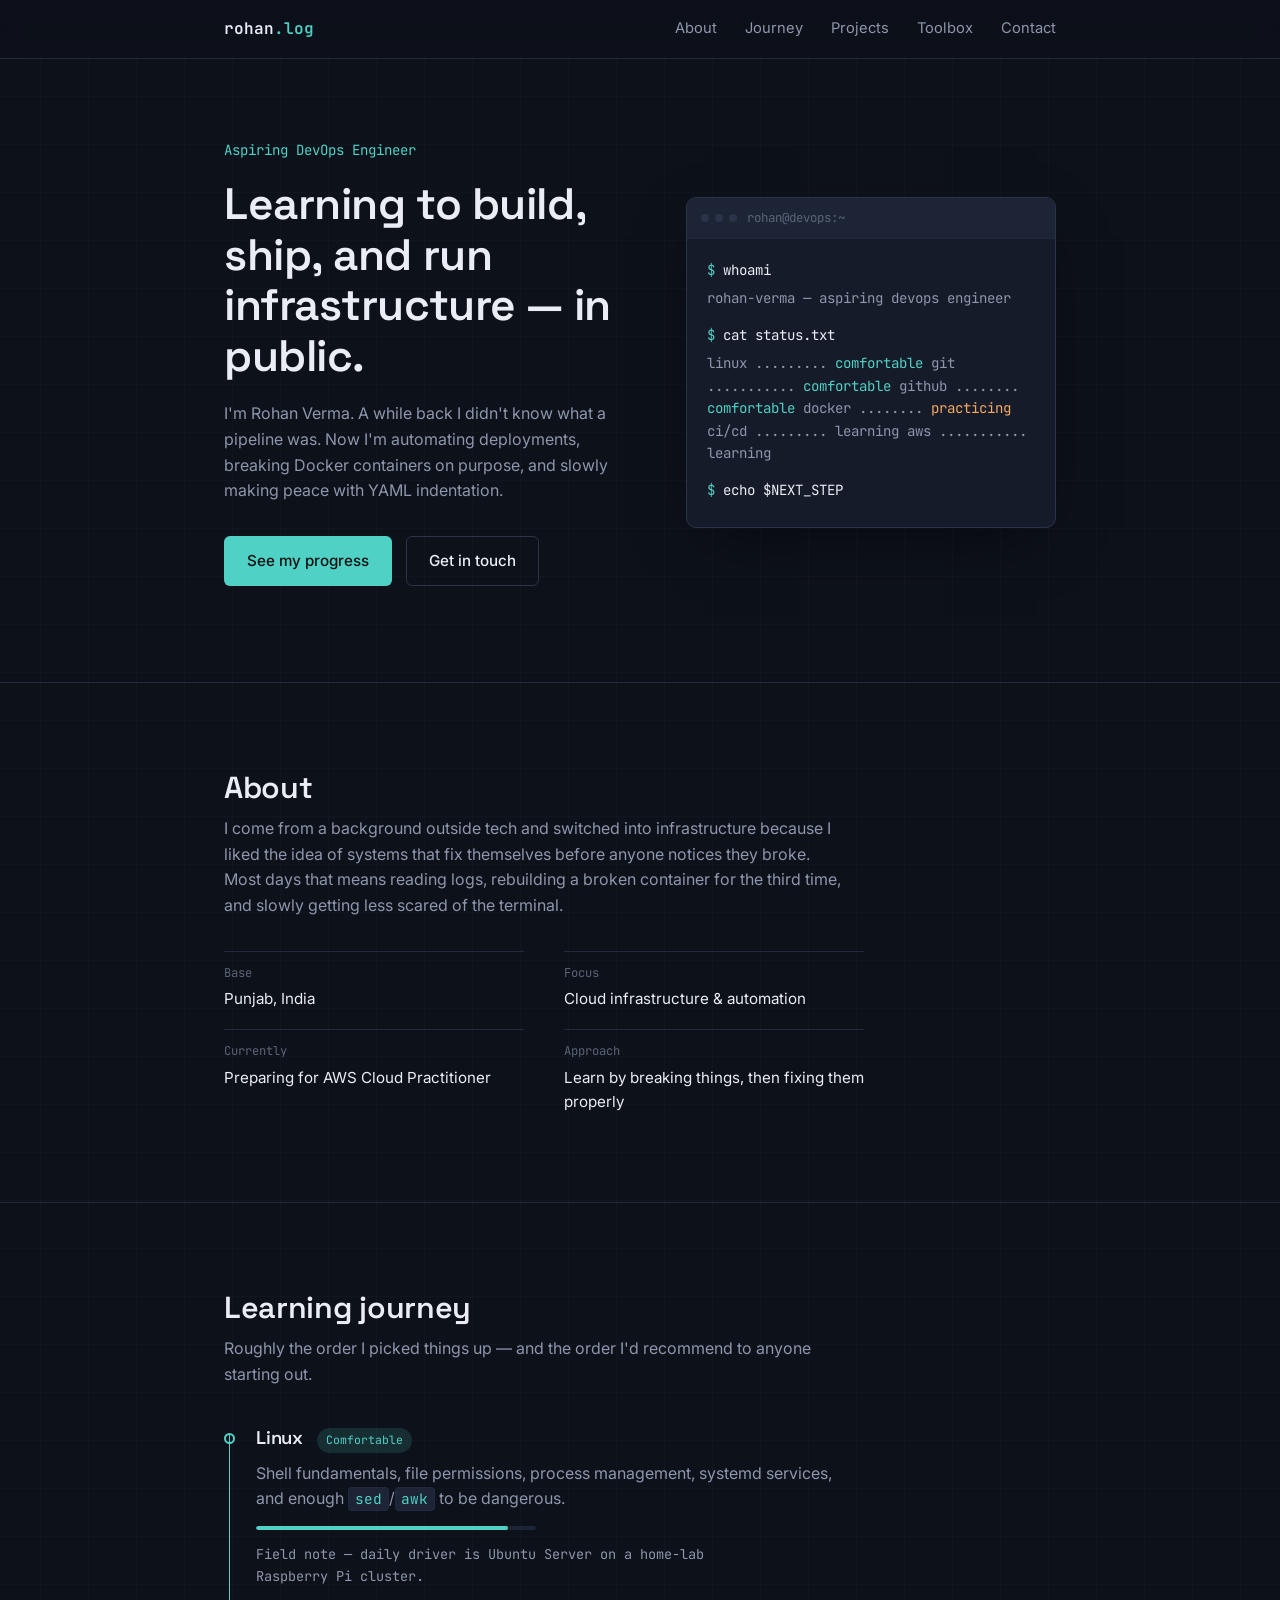
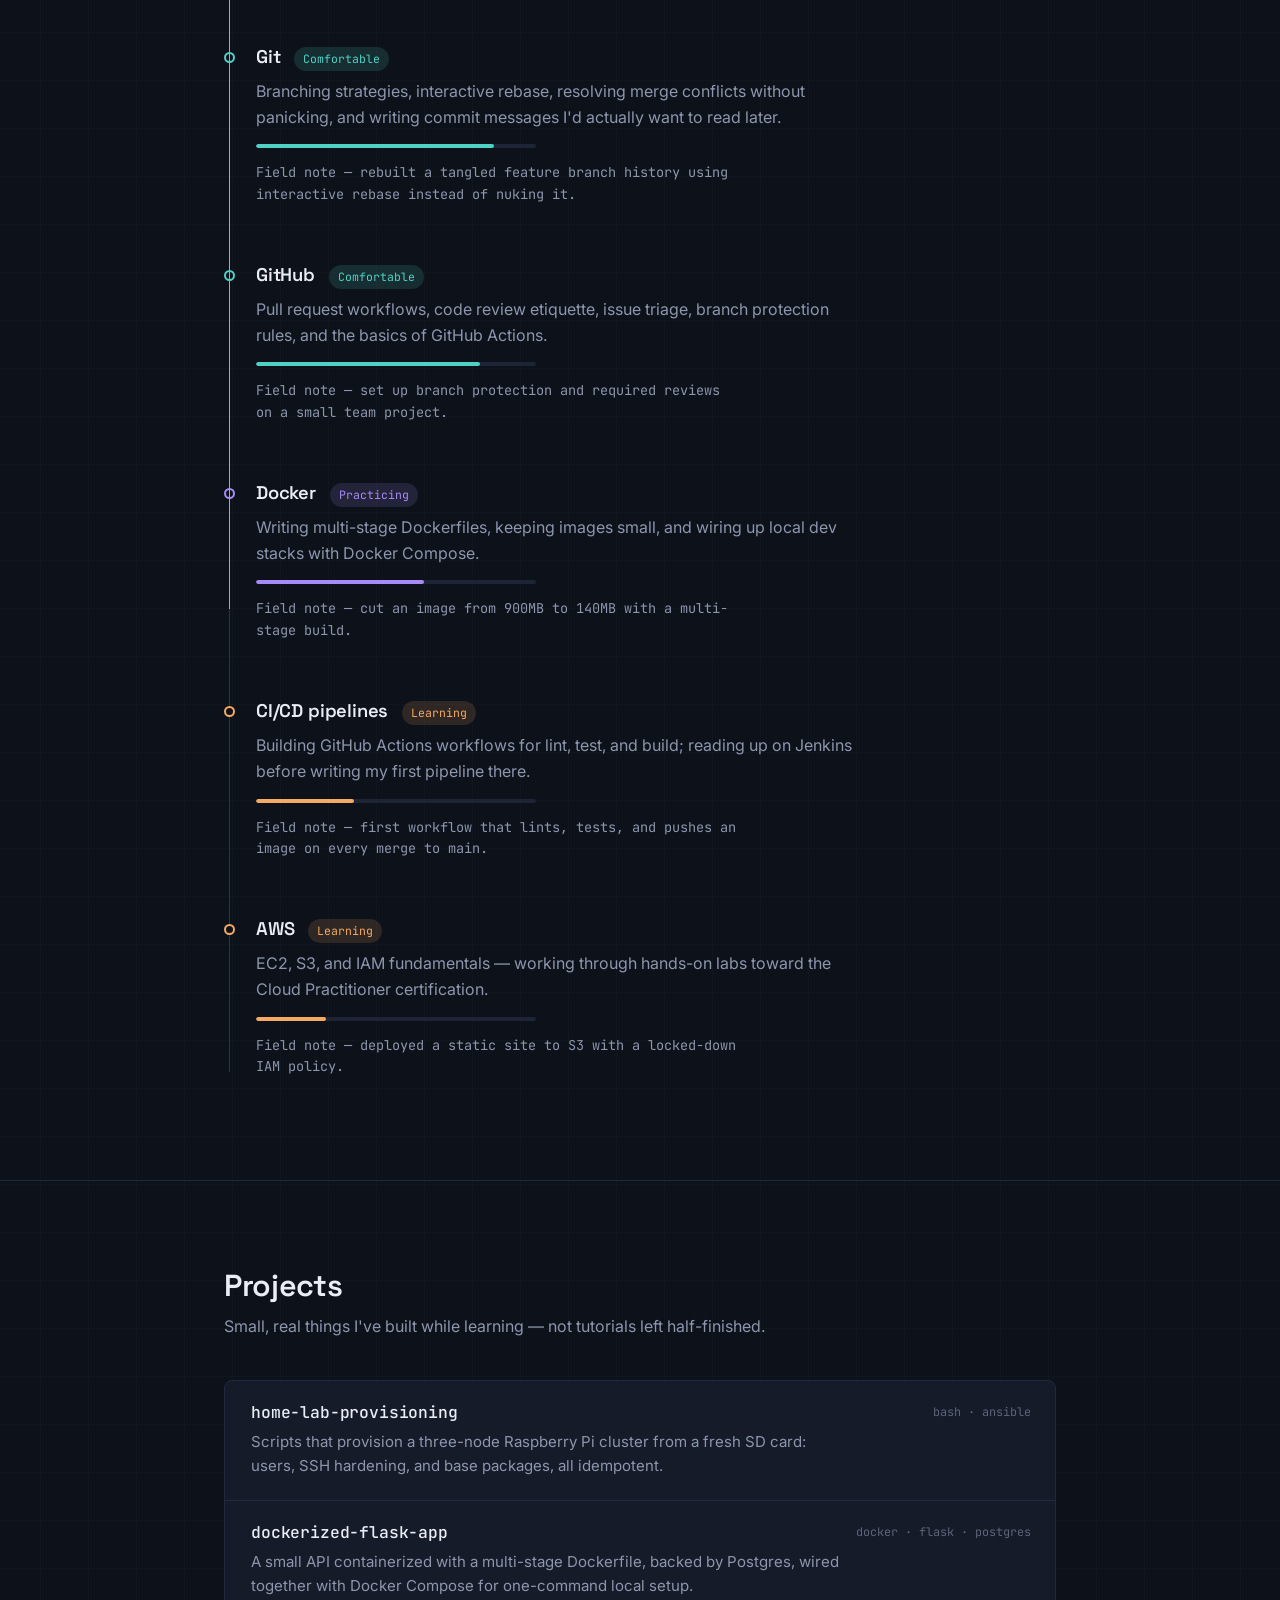
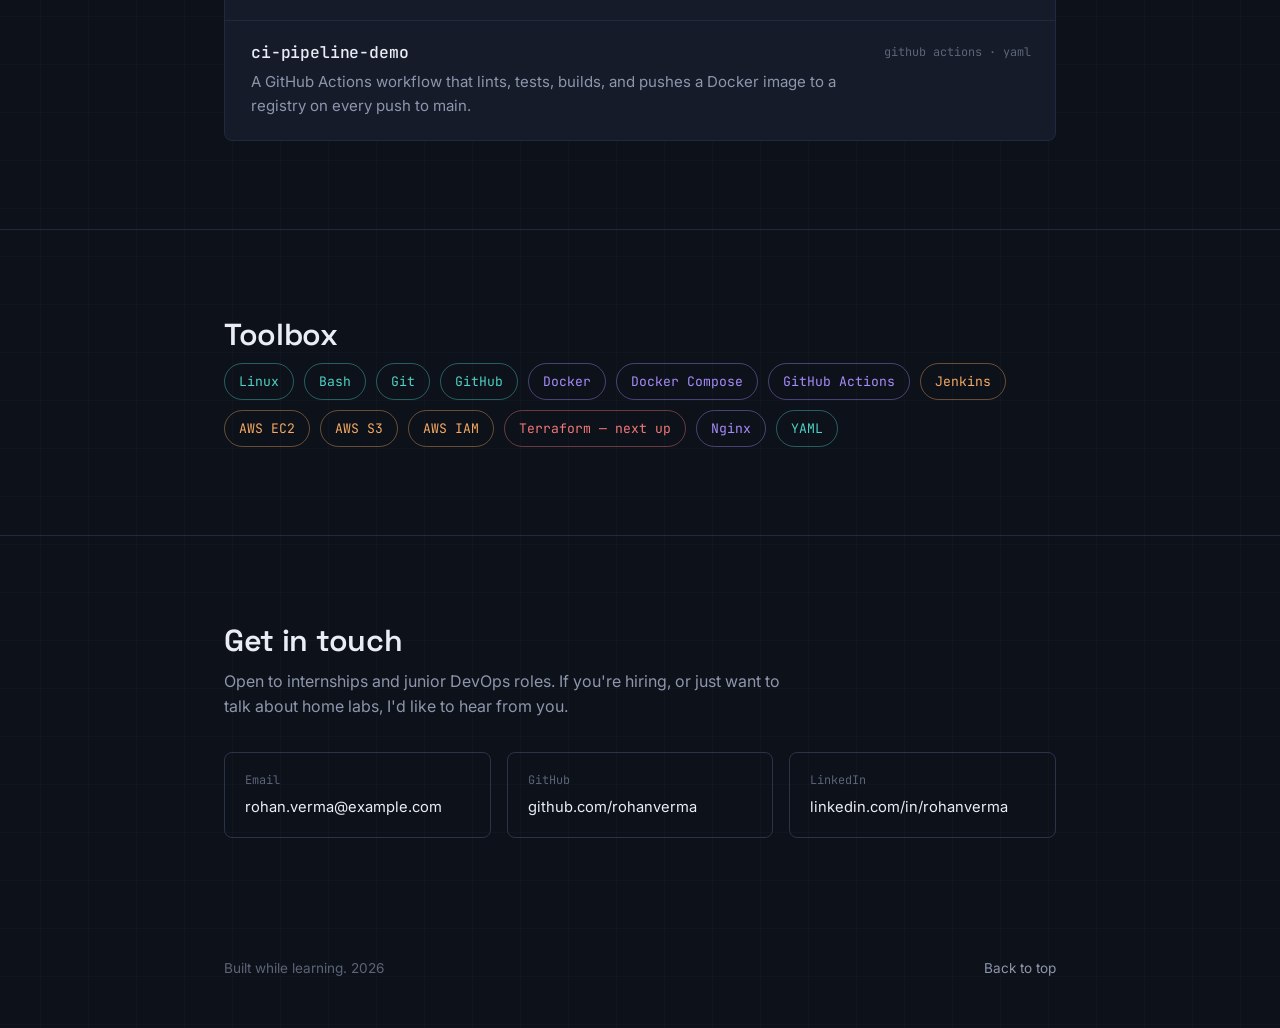
==== index.html @ a232ee0c "version 1" ====
<!DOCTYPE html>
<html lang="en">
<head>
<meta charset="UTF-8">
<meta name="viewport" content="width=device-width, initial-scale=1.0">
<title>Rohan Verma — Aspiring DevOps Engineer</title>
<link rel="stylesheet" href="style.css">
<link rel="preconnect" href="https://fonts.googleapis.com">
<link rel="preconnect" href="https://fonts.gstatic.com" crossorigin>
<link href="https://fonts.googleapis.com/css2?family=Space+Grotesk:wght@500;600;700&family=Inter:wght@400;500;600&family=JetBrains+Mono:wght@400;500;600&display=swap" rel="stylesheet">
</head>
<body>

<header class="nav" id="top">
  <div class="nav-inner">
    <a class="nav-logo" href="#top">rohan<span class="accent">.log</span></a>
    <button class="nav-toggle" id="navToggle" aria-label="Toggle menu" aria-expanded="false">
      <span></span><span></span><span></span>
    </button>
    <nav class="nav-links" id="navLinks">
      <a href="#about">About</a>
      <a href="#journey">Journey</a>
      <a href="#projects">Projects</a>
      <a href="#toolbox">Toolbox</a>
      <a href="#contact">Contact</a>
    </nav>
  </div>
</header>

<main>

  <section class="hero">
    <div class="section-inner hero-inner">
      <div class="hero-text">
        <p class="hero-kicker">Aspiring DevOps Engineer</p>
        <h1>Learning to build, ship, and run infrastructure — in public.</h1>
        <p class="hero-sub">I'm Rohan Verma. A while back I didn't know what a pipeline was. Now I'm automating deployments, breaking Docker containers on purpose, and slowly making peace with YAML indentation.</p>
        <div class="hero-actions">
          <a href="#journey" class="btn btn-primary">See my progress</a>
          <a href="#contact" class="btn btn-ghost">Get in touch</a>
        </div>
      </div>

      <div class="terminal" aria-hidden="true">
        <div class="terminal-bar">
          <span class="terminal-dots"><span></span><span></span><span></span></span>
          <span class="terminal-title">rohan@devops:~</span>
        </div>
        <div class="terminal-body" id="terminalBody"></div>
      </div>
    </div>
  </section>

  <section id="about" class="about">
    <div class="section-inner">
      <h2>About</h2>
      <p>I come from a background outside tech and switched into infrastructure because I liked the idea of systems that fix themselves before anyone notices they broke. Most days that means reading logs, rebuilding a broken container for the third time, and slowly getting less scared of the terminal.</p>
      <ul class="facts">
        <li><span>Base</span>Punjab, India</li>
        <li><span>Focus</span>Cloud infrastructure &amp; automation</li>
        <li><span>Currently</span>Preparing for AWS Cloud Practitioner</li>
        <li><span>Approach</span>Learn by breaking things, then fixing them properly</li>
      </ul>
    </div>
  </section>

  <section id="journey" class="journey">
    <div class="section-inner">
      <h2>Learning journey</h2>
      <p class="section-lead">Roughly the order I picked things up — and the order I'd recommend to anyone starting out.</p>

      <ol class="timeline" id="timeline">

        <li class="timeline-item" data-status="comfortable">
          <span class="timeline-marker"></span>
          <div class="timeline-content">
            <div class="timeline-head">
              <h3>Linux</h3>
              <span class="status status-comfortable">Comfortable</span>
            </div>
            <p>Shell fundamentals, file permissions, process management, systemd services, and enough <code>sed</code>/<code>awk</code> to be dangerous.</p>
            <div class="progress"><div class="progress-fill" style="--value:90%"></div></div>
            <p class="field-note">Field note — daily driver is Ubuntu Server on a home-lab Raspberry Pi cluster.</p>
          </div>
        </li>

        <li class="timeline-item" data-status="comfortable">
          <span class="timeline-marker"></span>
          <div class="timeline-content">
            <div class="timeline-head">
              <h3>Git</h3>
              <span class="status status-comfortable">Comfortable</span>
            </div>
            <p>Branching strategies, interactive rebase, resolving merge conflicts without panicking, and writing commit messages I'd actually want to read later.</p>
            <div class="progress"><div class="progress-fill" style="--value:85%"></div></div>
            <p class="field-note">Field note — rebuilt a tangled feature branch history using interactive rebase instead of nuking it.</p>
          </div>
        </li>

        <li class="timeline-item" data-status="comfortable">
          <span class="timeline-marker"></span>
          <div class="timeline-content">
            <div class="timeline-head">
              <h3>GitHub</h3>
              <span class="status status-comfortable">Comfortable</span>
            </div>
            <p>Pull request workflows, code review etiquette, issue triage, branch protection rules, and the basics of GitHub Actions.</p>
            <div class="progress"><div class="progress-fill" style="--value:80%"></div></div>
            <p class="field-note">Field note — set up branch protection and required reviews on a small team project.</p>
          </div>
        </li>

        <li class="timeline-item" data-status="practicing">
          <span class="timeline-marker"></span>
          <div class="timeline-content">
            <div class="timeline-head">
              <h3>Docker</h3>
              <span class="status status-practicing">Practicing</span>
            </div>
            <p>Writing multi-stage Dockerfiles, keeping images small, and wiring up local dev stacks with Docker Compose.</p>
            <div class="progress"><div class="progress-fill" style="--value:60%"></div></div>
            <p class="field-note">Field note — cut an image from 900MB to 140MB with a multi-stage build.</p>
          </div>
        </li>

        <li class="timeline-item" data-status="learning">
          <span class="timeline-marker"></span>
          <div class="timeline-content">
            <div class="timeline-head">
              <h3>CI/CD pipelines</h3>
              <span class="status status-learning">Learning</span>
            </div>
            <p>Building GitHub Actions workflows for lint, test, and build; reading up on Jenkins before writing my first pipeline there.</p>
            <div class="progress"><div class="progress-fill" style="--value:35%"></div></div>
            <p class="field-note">Field note — first workflow that lints, tests, and pushes an image on every merge to main.</p>
          </div>
        </li>

        <li class="timeline-item" data-status="learning">
          <span class="timeline-marker"></span>
          <div class="timeline-content">
            <div class="timeline-head">
              <h3>AWS</h3>
              <span class="status status-learning">Learning</span>
            </div>
            <p>EC2, S3, and IAM fundamentals — working through hands-on labs toward the Cloud Practitioner certification.</p>
            <div class="progress"><div class="progress-fill" style="--value:25%"></div></div>
            <p class="field-note">Field note — deployed a static site to S3 with a locked-down IAM policy.</p>
          </div>
        </li>

      </ol>
    </div>
  </section>

  <section id="projects" class="projects">
    <div class="section-inner">
      <h2>Projects</h2>
      <p class="section-lead">Small, real things I've built while learning — not tutorials left half-finished.</p>

      <div class="repo-list">
        <article class="repo">
          <div class="repo-head">
            <h3>home-lab-provisioning</h3>
            <span class="repo-tag">bash · ansible</span>
          </div>
          <p>Scripts that provision a three-node Raspberry Pi cluster from a fresh SD card: users, SSH hardening, and base packages, all idempotent.</p>
        </article>

        <article class="repo">
          <div class="repo-head">
            <h3>dockerized-flask-app</h3>
            <span class="repo-tag">docker · flask · postgres</span>
          </div>
          <p>A small API containerized with a multi-stage Dockerfile, backed by Postgres, wired together with Docker Compose for one-command local setup.</p>
        </article>

        <article class="repo">
          <div class="repo-head">
            <h3>ci-pipeline-demo</h3>
            <span class="repo-tag">github actions · yaml</span>
          </div>
          <p>A GitHub Actions workflow that lints, tests, builds, and pushes a Docker image to a registry on every push to main.</p>
        </article>
      </div>
    </div>
  </section>

  <section id="toolbox" class="toolbox">
    <div class="section-inner">
      <h2>Toolbox</h2>
      <div class="chips">
        <span class="chip chip-comfortable">Linux</span>
        <span class="chip chip-comfortable">Bash</span>
        <span class="chip chip-comfortable">Git</span>
        <span class="chip chip-comfortable">GitHub</span>
        <span class="chip chip-practicing">Docker</span>
        <span class="chip chip-practicing">Docker Compose</span>
        <span class="chip chip-practicing">GitHub Actions</span>
        <span class="chip chip-learning">Jenkins</span>
        <span class="chip chip-learning">AWS EC2</span>
        <span class="chip chip-learning">AWS S3</span>
        <span class="chip chip-learning">AWS IAM</span>
        <span class="chip chip-next">Terraform — next up</span>
        <span class="chip chip-practicing">Nginx</span>
        <span class="chip chip-comfortable">YAML</span>
      </div>
    </div>
  </section>

  <section id="contact" class="contact">
    <div class="section-inner">
      <h2>Get in touch</h2>
      <p>Open to internships and junior DevOps roles. If you're hiring, or just want to talk about home labs, I'd like to hear from you.</p>
      <div class="contact-grid">
        <a class="contact-link" href="mailto:rohan.verma@example.com">
          <span class="contact-label">Email</span>
          <span class="contact-value">rohan.verma@example.com</span>
        </a>
        <a class="contact-link" href="https://github.com/rohanverma" target="_blank" rel="noopener">
          <span class="contact-label">GitHub</span>
          <span class="contact-value">github.com/rohanverma</span>
        </a>
        <a class="contact-link" href="https://linkedin.com/in/rohanverma" target="_blank" rel="noopener">
          <span class="contact-label">LinkedIn</span>
          <span class="contact-value">linkedin.com/in/rohanverma</span>
        </a>
      </div>
    </div>
  </section>

</main>

<footer class="footer">
  <div class="section-inner footer-inner">
    <p>Built while learning. <span id="year"></span></p>
    <a href="#top" class="back-to-top">Back to top</a>
  </div>
</footer>

<script src="script.js"></script>
</body>
</html>
---- style.css ----
/* =========================================================
   Tokens
   ========================================================= */
:root {
  /* base palette */
  --bg: #0D111A;
  --surface: #151B29;
  --surface-2: #1C2436;
  --border: #2A3348;
  --border-soft: #202940;

  /* text */
  --text: #EAEDF5;
  --text-muted: #8D96AC;
  --text-faint: #5B6478;

  /* accents — status colors reused across timeline, chips, progress */
  --teal: #4FD1C5;      /* comfortable */
  --teal-dim: rgba(79, 209, 197, 0.14);
  --violet: #A78BFA;    /* practicing */
  --violet-dim: rgba(167, 139, 250, 0.14);
  --amber: #F5A962;     /* learning */
  --amber-dim: rgba(245, 169, 98, 0.14);
  --rose: #F27878;      /* next up / not started */
  --rose-dim: rgba(242, 120, 120, 0.14);

  /* type */
  --font-display: "Space Grotesk", "Segoe UI", sans-serif;
  --font-body: "Inter", "Segoe UI", sans-serif;
  --font-mono: "JetBrains Mono", "Consolas", monospace;

  --content-width: 880px;
}

/* =========================================================
   Reset & base
   ========================================================= */
* { box-sizing: border-box; margin: 0; padding: 0; }

html {
  scroll-behavior: smooth;
}

body {
  background: var(--bg);
  color: var(--text);
  font-family: var(--font-body);
  font-size: 16px;
  line-height: 1.6;
  -webkit-font-smoothing: antialiased;
}

/* subtle grid texture on the base background */
body {
  background-image:
    linear-gradient(rgba(255,255,255,0.015) 1px, transparent 1px),
    linear-gradient(90deg, rgba(255,255,255,0.015) 1px, transparent 1px);
  background-size: 48px 48px;
  background-position: center top;
}

a { color: inherit; text-decoration: none; }

ul, ol { list-style: none; }

h1, h2, h3 {
  font-family: var(--font-display);
  font-weight: 600;
  letter-spacing: -0.01em;
  line-height: 1.15;
}

code {
  font-family: var(--font-mono);
  background: var(--surface-2);
  border: 1px solid var(--border-soft);
  border-radius: 4px;
  padding: 0.1em 0.4em;
  font-size: 0.9em;
  color: var(--teal);
}

:focus-visible {
  outline: 2px solid var(--teal);
  outline-offset: 3px;
}

.section-inner {
  max-width: var(--content-width);
  margin: 0 auto;
  padding: 0 24px;
}

section h2 {
  font-size: clamp(1.5rem, 2.4vw, 1.9rem);
  margin-bottom: 10px;
}

.section-lead {
  color: var(--text-muted);
  max-width: 60ch;
  margin-bottom: 40px;
}

main > section {
  padding: 88px 0;
  border-bottom: 1px solid var(--border-soft);
}

main > section:last-child { border-bottom: none; }

/* =========================================================
   Nav
   ========================================================= */
.nav {
  position: sticky;
  top: 0;
  z-index: 50;
  background: rgba(13, 17, 26, 0.82);
  backdrop-filter: blur(10px);
  border-bottom: 1px solid var(--border-soft);
}

.nav-inner {
  max-width: var(--content-width);
  margin: 0 auto;
  padding: 16px 24px;
  display: flex;
  align-items: center;
  justify-content: space-between;
}

.nav-logo {
  font-family: var(--font-mono);
  font-weight: 600;
  font-size: 1rem;
  color: var(--text);
}

.nav-logo .accent { color: var(--teal); }

.nav-links {
  display: flex;
  gap: 28px;
}

.nav-links a {
  font-size: 0.92rem;
  color: var(--text-muted);
  transition: color 0.15s ease;
  position: relative;
}

.nav-links a:hover { color: var(--text); }

.nav-toggle {
  display: none;
  flex-direction: column;
  justify-content: center;
  gap: 5px;
  width: 32px;
  height: 32px;
  background: none;
  border: none;
  cursor: pointer;
}

.nav-toggle span {
  display: block;
  height: 2px;
  width: 100%;
  background: var(--text);
  border-radius: 2px;
}

/* =========================================================
   Hero
   ========================================================= */
.hero {
  padding-top: 80px;
  padding-bottom: 96px;
}

.hero-inner {
  display: grid;
  grid-template-columns: 1.1fr 1fr;
  gap: 56px;
  align-items: center;
}

.hero-kicker {
  font-family: var(--font-mono);
  color: var(--teal);
  font-size: 0.88rem;
  margin-bottom: 18px;
}

.hero-text h1 {
  font-size: clamp(2rem, 4vw, 2.75rem);
  margin-bottom: 20px;
}

.hero-sub {
  color: var(--text-muted);
  max-width: 46ch;
  margin-bottom: 32px;
}

.hero-actions {
  display: flex;
  gap: 14px;
  flex-wrap: wrap;
}

.btn {
  display: inline-flex;
  align-items: center;
  padding: 12px 22px;
  border-radius: 6px;
  font-size: 0.95rem;
  font-weight: 500;
  transition: all 0.15s ease;
  border: 1px solid transparent;
}

.btn-primary {
  background: var(--teal);
  color: #0A1210;
}

.btn-primary:hover {
  background: #6BDFD4;
}

.btn-ghost {
  border-color: var(--border);
  color: var(--text);
}

.btn-ghost:hover {
  border-color: var(--teal);
  color: var(--teal);
}

/* Terminal */
.terminal {
  background: var(--surface);
  border: 1px solid var(--border);
  border-radius: 10px;
  overflow: hidden;
  box-shadow: 0 20px 60px -20px rgba(0,0,0,0.6);
}

.terminal-bar {
  display: flex;
  align-items: center;
  gap: 10px;
  padding: 10px 14px;
  background: var(--surface-2);
  border-bottom: 1px solid var(--border-soft);
}

.terminal-dots {
  display: flex;
  gap: 6px;
}

.terminal-dots span {
  width: 8px;
  height: 8px;
  border-radius: 50%;
  background: var(--border);
}

.terminal-title {
  font-family: var(--font-mono);
  font-size: 0.78rem;
  color: var(--text-faint);
}

.terminal-body {
  padding: 20px;
  font-family: var(--font-mono);
  font-size: 0.88rem;
  min-height: 220px;
  color: var(--text);
}

.terminal-body .line {
  margin-bottom: 6px;
  white-space: pre-wrap;
  word-break: break-word;
}

.terminal-body .prompt { color: var(--teal); }
.terminal-body .out { color: var(--text-muted); display: block; margin: 2px 0 14px; }
.terminal-body .out .ok { color: var(--teal); }
.terminal-body .out .warn { color: var(--amber); }

.cursor {
  display: inline-block;
  color: var(--teal);
  animation: blink 1s step-end infinite;
}

@keyframes blink {
  0%, 100% { opacity: 1; }
  50% { opacity: 0; }
}

/* =========================================================
   About
   ========================================================= */
.about p {
  max-width: 62ch;
  color: var(--text-muted);
  margin-bottom: 32px;
}

.facts {
  display: grid;
  grid-template-columns: repeat(2, 1fr);
  gap: 18px 40px;
  max-width: 640px;
}

.facts li {
  font-size: 0.95rem;
  border-top: 1px solid var(--border-soft);
  padding-top: 12px;
}

.facts li span {
  display: block;
  font-family: var(--font-mono);
  font-size: 0.76rem;
  color: var(--text-faint);
  margin-bottom: 4px;
}

/* =========================================================
   Timeline
   ========================================================= */
.timeline {
  position: relative;
  padding-left: 32px;
}

.timeline::before {
  content: "";
  position: absolute;
  left: 5px;
  top: 6px;
  bottom: 6px;
  width: 1px;
  background: var(--border);
}

.timeline::after {
  content: "";
  position: absolute;
  left: 5px;
  top: 6px;
  width: 1px;
  height: 0;
  background: var(--teal);
  transition: height 1.1s cubic-bezier(0.65, 0, 0.35, 1);
}

.timeline.in-view::after {
  height: var(--fill, 0%);
}

.timeline-item {
  position: relative;
  padding-bottom: 44px;
}

.timeline-item:last-child { padding-bottom: 0; }

.timeline-marker {
  position: absolute;
  left: -32px;
  top: 6px;
  width: 11px;
  height: 11px;
  border-radius: 50%;
  background: var(--bg);
  border: 2px solid var(--border);
}

.timeline-item[data-status="comfortable"] .timeline-marker { border-color: var(--teal); }
.timeline-item[data-status="practicing"] .timeline-marker { border-color: var(--violet); }
.timeline-item[data-status="learning"] .timeline-marker { border-color: var(--amber); }

.timeline-head {
  display: flex;
  align-items: baseline;
  gap: 14px;
  margin-bottom: 8px;
  flex-wrap: wrap;
}

.timeline-head h3 {
  font-size: 1.15rem;
}

.status {
  font-family: var(--font-mono);
  font-size: 0.72rem;
  padding: 3px 9px;
  border-radius: 100px;
}

.status-comfortable { background: var(--teal-dim); color: var(--teal); }
.status-practicing { background: var(--violet-dim); color: var(--violet); }
.status-learning { background: var(--amber-dim); color: var(--amber); }

.timeline-content p {
  color: var(--text-muted);
  max-width: 60ch;
  margin-bottom: 14px;
}

.progress {
  height: 4px;
  background: var(--surface-2);
  border-radius: 4px;
  overflow: hidden;
  margin-bottom: 14px;
  max-width: 280px;
}

.progress-fill {
  height: 100%;
  width: var(--value);
  border-radius: 4px;
}

.timeline-item[data-status="comfortable"] .progress-fill { background: var(--teal); }
.timeline-item[data-status="practicing"] .progress-fill { background: var(--violet); }
.timeline-item[data-status="learning"] .progress-fill { background: var(--amber); }

.field-note {
  font-size: 0.85rem;
  color: var(--text-faint);
  font-family: var(--font-mono);
  max-width: 62ch;
}

/* =========================================================
   Projects
   ========================================================= */
.repo-list {
  display: flex;
  flex-direction: column;
  gap: 1px;
  background: var(--border-soft);
  border: 1px solid var(--border-soft);
  border-radius: 8px;
  overflow: hidden;
}

.repo {
  background: var(--surface);
  padding: 22px 24px;
  border-left: 2px solid transparent;
  transition: border-color 0.15s ease, background 0.15s ease;
}

.repo:hover {
  border-left-color: var(--teal);
  background: var(--surface-2);
}

.repo-head {
  display: flex;
  align-items: center;
  justify-content: space-between;
  gap: 12px;
  margin-bottom: 8px;
  flex-wrap: wrap;
}

.repo-head h3 {
  font-size: 1.02rem;
  font-family: var(--font-mono);
  font-weight: 500;
}

.repo-tag {
  font-family: var(--font-mono);
  font-size: 0.74rem;
  color: var(--text-faint);
}

.repo p {
  color: var(--text-muted);
  font-size: 0.94rem;
  max-width: 66ch;
}

/* =========================================================
   Toolbox
   ========================================================= */
.chips {
  display: flex;
  flex-wrap: wrap;
  gap: 10px;
}

.chip {
  font-family: var(--font-mono);
  font-size: 0.82rem;
  padding: 7px 14px;
  border-radius: 100px;
  border: 1px solid var(--border);
  color: var(--text-muted);
}

.chip-comfortable { border-color: rgba(79,209,197,0.4); color: var(--teal); }
.chip-practicing { border-color: rgba(167,139,250,0.4); color: var(--violet); }
.chip-learning { border-color: rgba(245,169,98,0.4); color: var(--amber); }
.chip-next { border-color: rgba(242,120,120,0.4); color: var(--rose); }

/* =========================================================
   Contact
   ========================================================= */
.contact p {
  color: var(--text-muted);
  max-width: 56ch;
  margin-bottom: 32px;
}

.contact-grid {
  display: grid;
  grid-template-columns: repeat(3, 1fr);
  gap: 16px;
}

.contact-link {
  border: 1px solid var(--border);
  border-radius: 8px;
  padding: 18px 20px;
  display: flex;
  flex-direction: column;
  gap: 6px;
  transition: border-color 0.15s ease, transform 0.15s ease;
}

.contact-link:hover {
  border-color: var(--teal);
  transform: translateY(-2px);
}

.contact-label {
  font-family: var(--font-mono);
  font-size: 0.74rem;
  color: var(--text-faint);
}

.contact-value {
  font-size: 0.92rem;
  color: var(--text);
  word-break: break-word;
}

/* =========================================================
   Footer
   ========================================================= */
.footer {
  padding: 32px 0 48px;
}

.footer-inner {
  display: flex;
  justify-content: space-between;
  align-items: center;
  color: var(--text-faint);
  font-size: 0.85rem;
}

.back-to-top {
  color: var(--text-muted);
  transition: color 0.15s ease;
}

.back-to-top:hover { color: var(--teal); }

/* =========================================================
   Responsive
   ========================================================= */
@media (max-width: 760px) {
  .hero-inner {
    grid-template-columns: 1fr;
  }

  .nav-toggle { display: flex; }

  .nav-links {
    position: absolute;
    top: 100%;
    left: 0;
    right: 0;
    background: var(--surface);
    border-bottom: 1px solid var(--border-soft);
    flex-direction: column;
    padding: 12px 24px 20px;
    gap: 16px;
    display: none;
  }

  .nav-links.open { display: flex; }

  .facts { grid-template-columns: 1fr; }

  .contact-grid { grid-template-columns: 1fr; }

  main > section { padding: 64px 0; }
}

@media (prefers-reduced-motion: reduce) {
  html { scroll-behavior: auto; }
  .cursor { animation: none; }
  .timeline::after { transition: none; }
  .contact-link:hover { transform: none; }
}
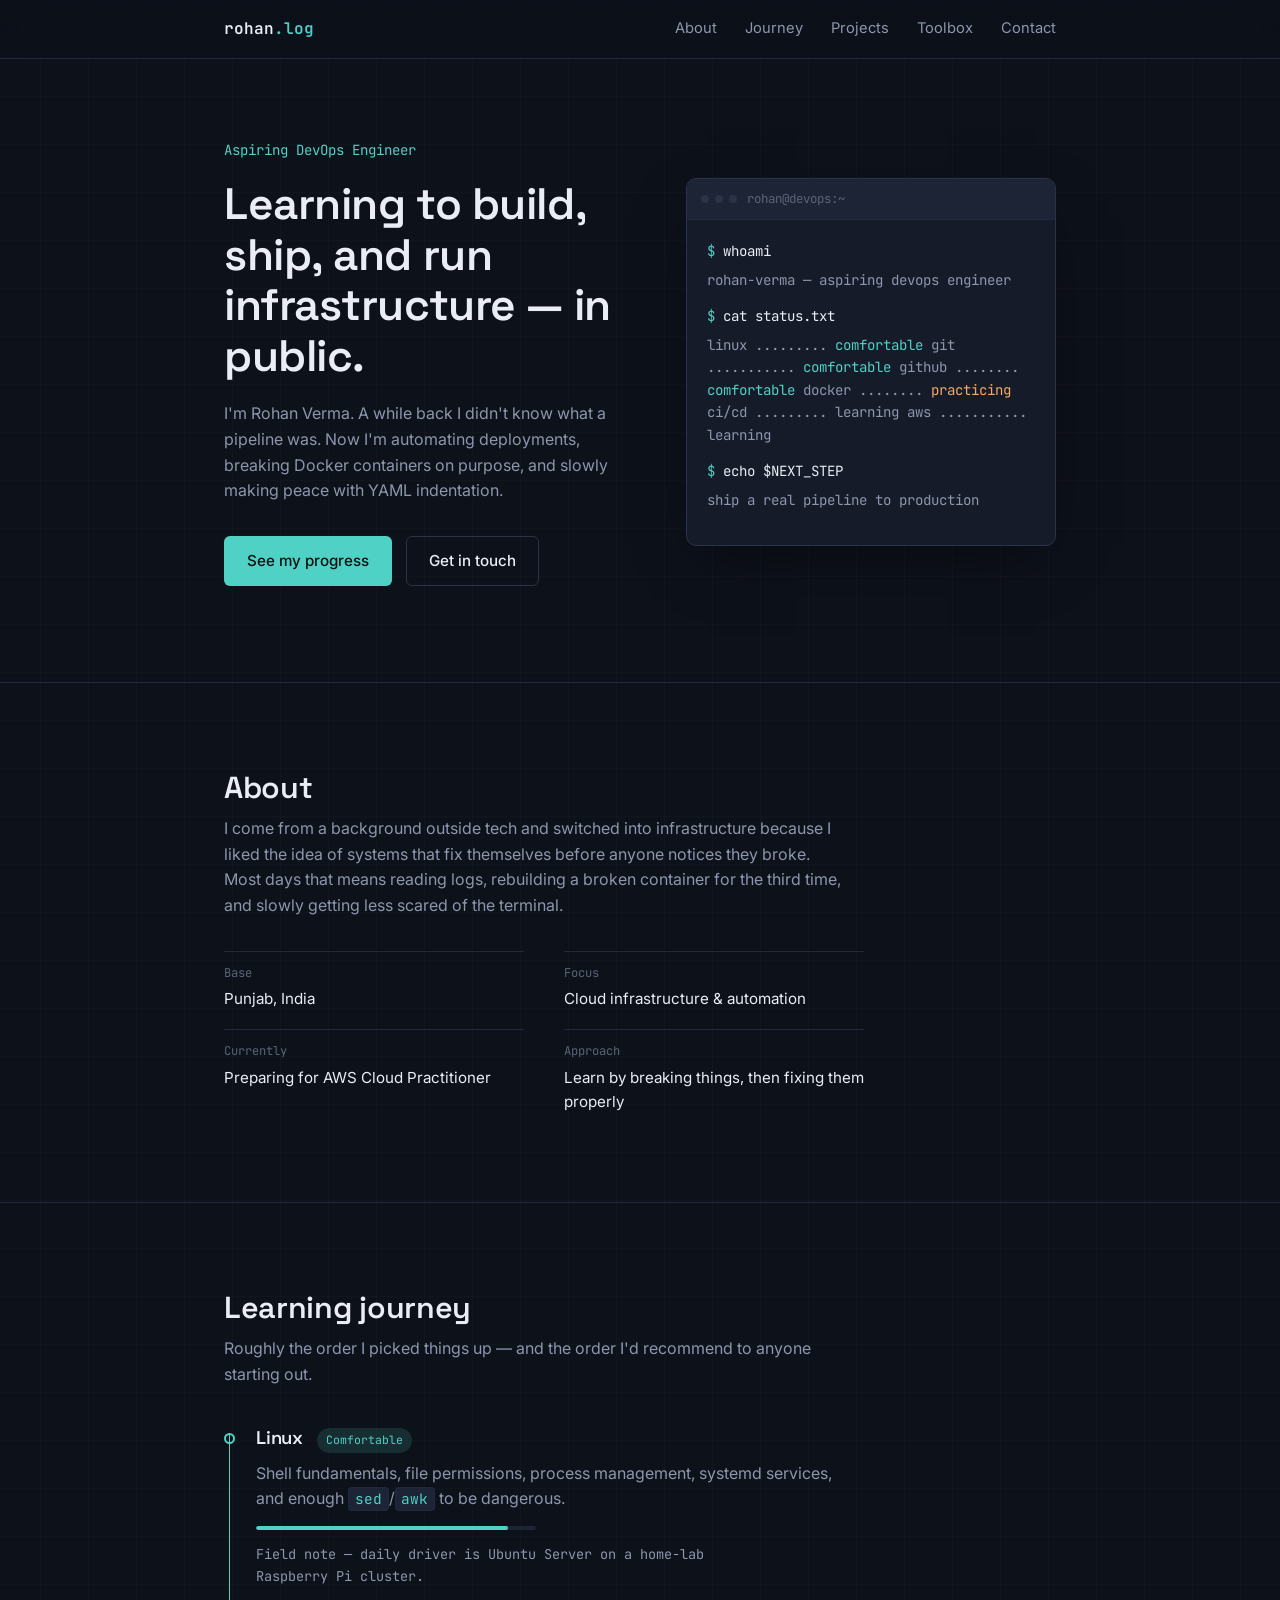
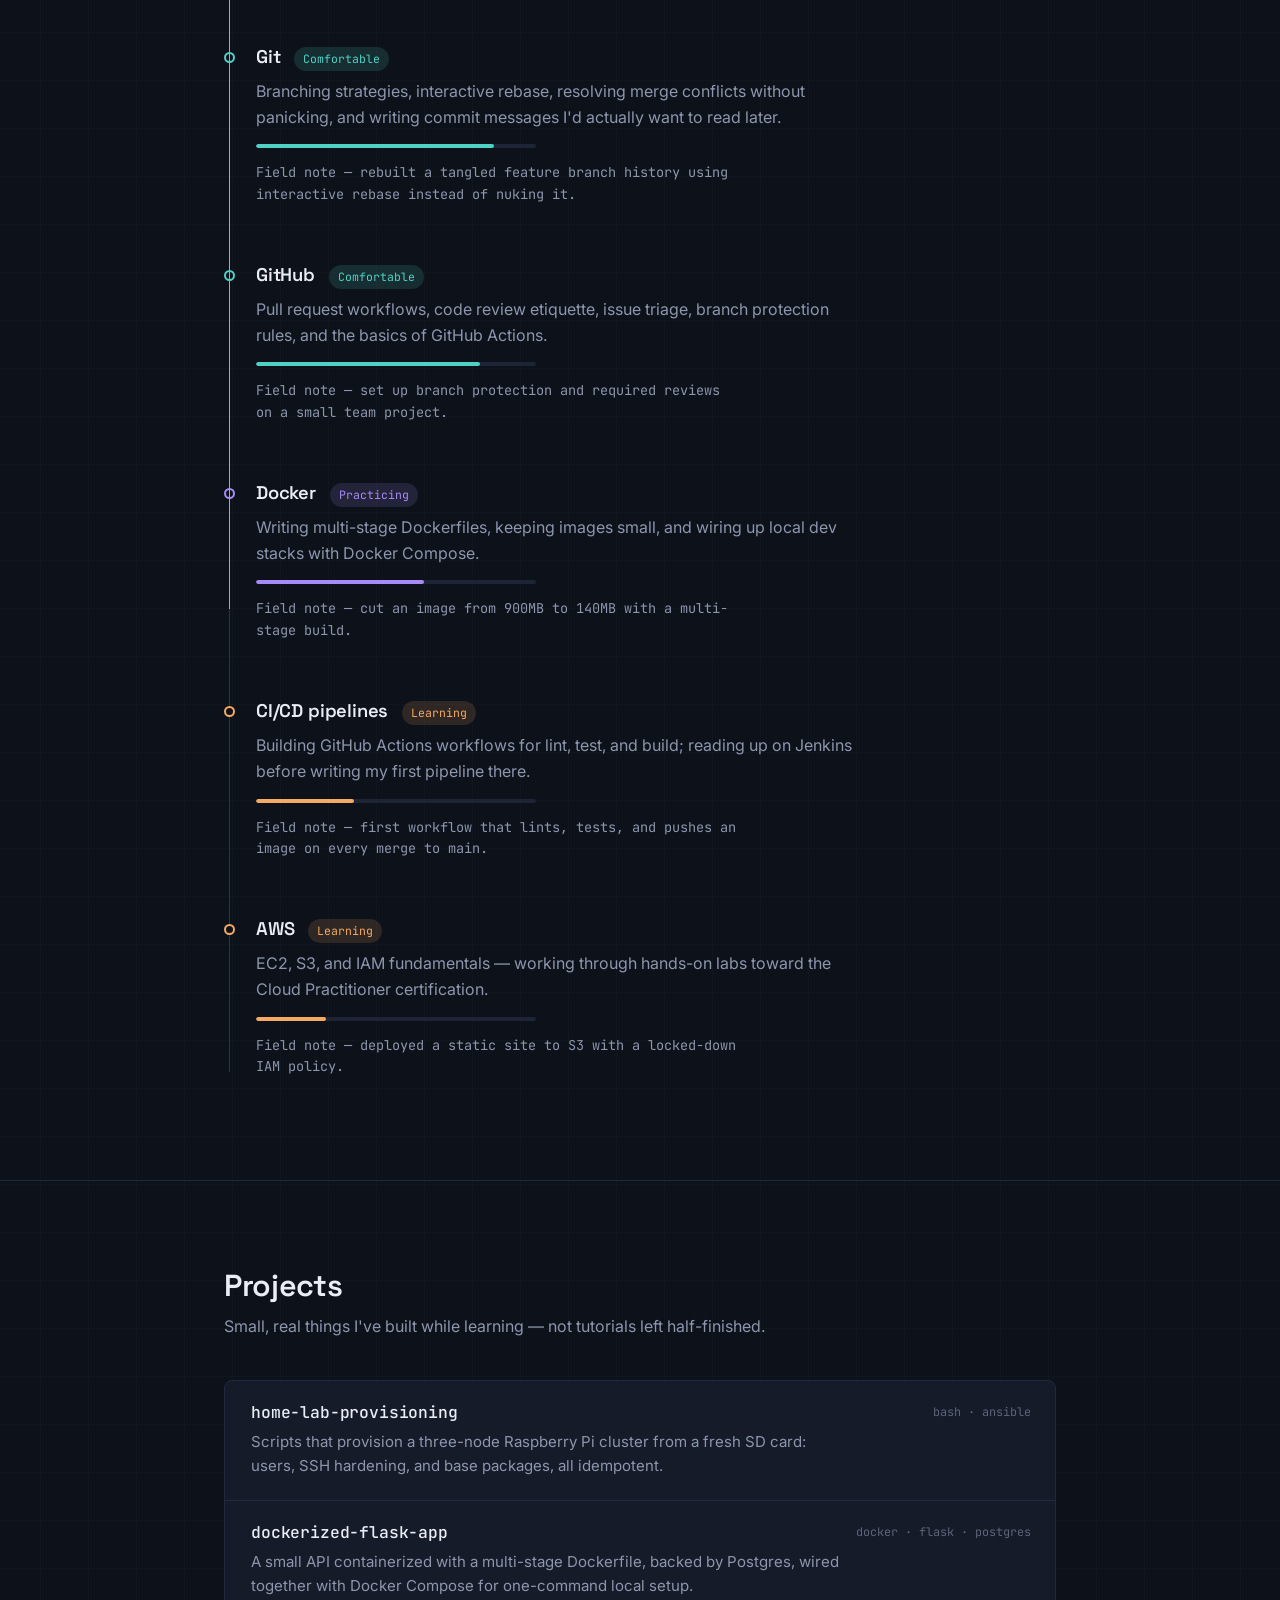
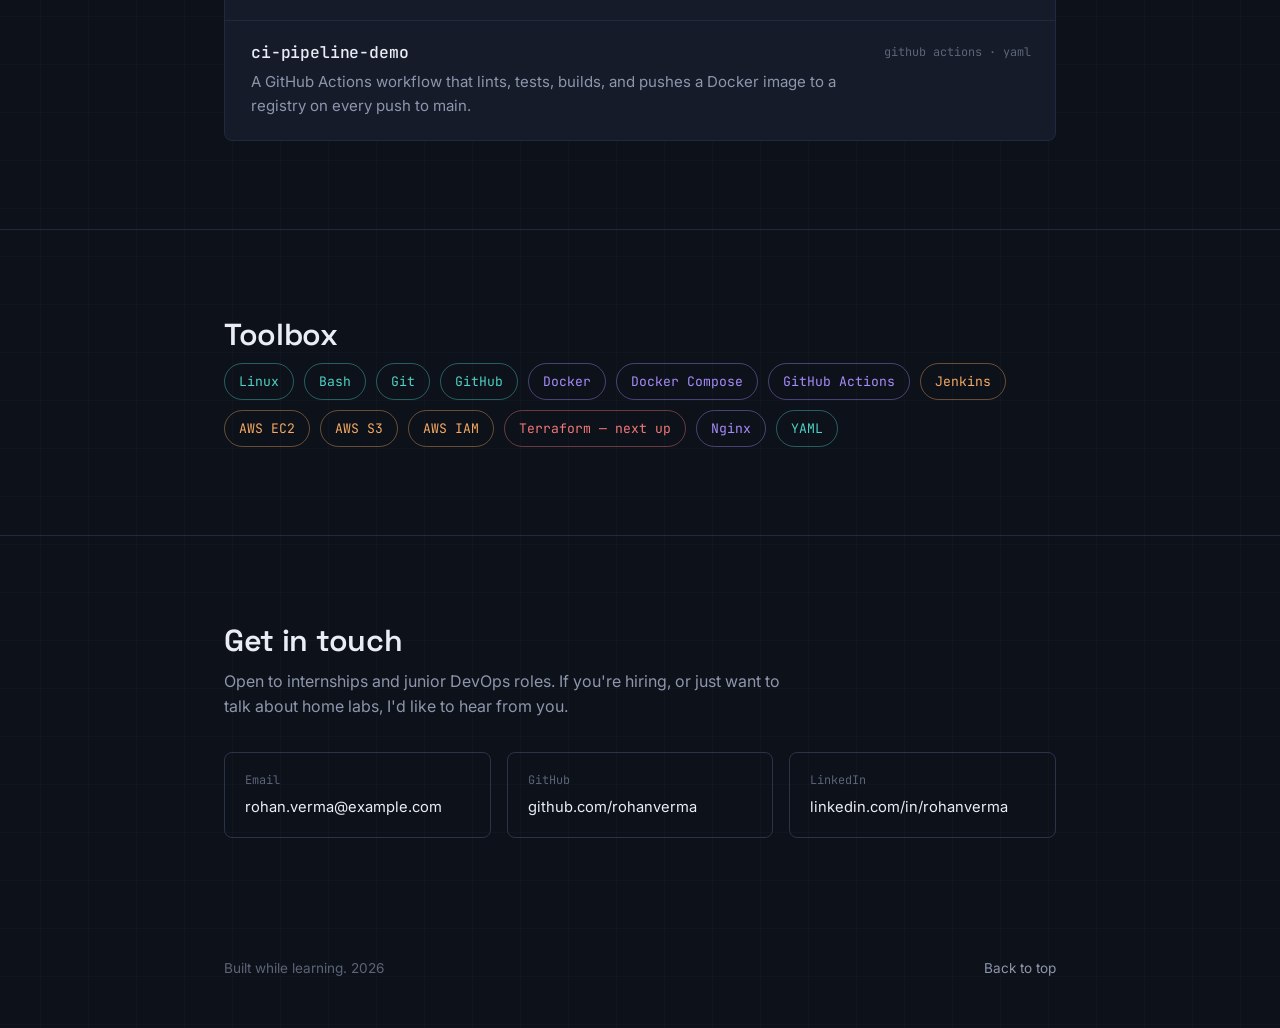
==== commit 00a2fbe4: "Update website" ====
--- a/index.html
+++ b/index.html
@@ -240,4 +240,4 @@
 
 <script src="script.js"></script>
 </body>
-</html>+</html>
